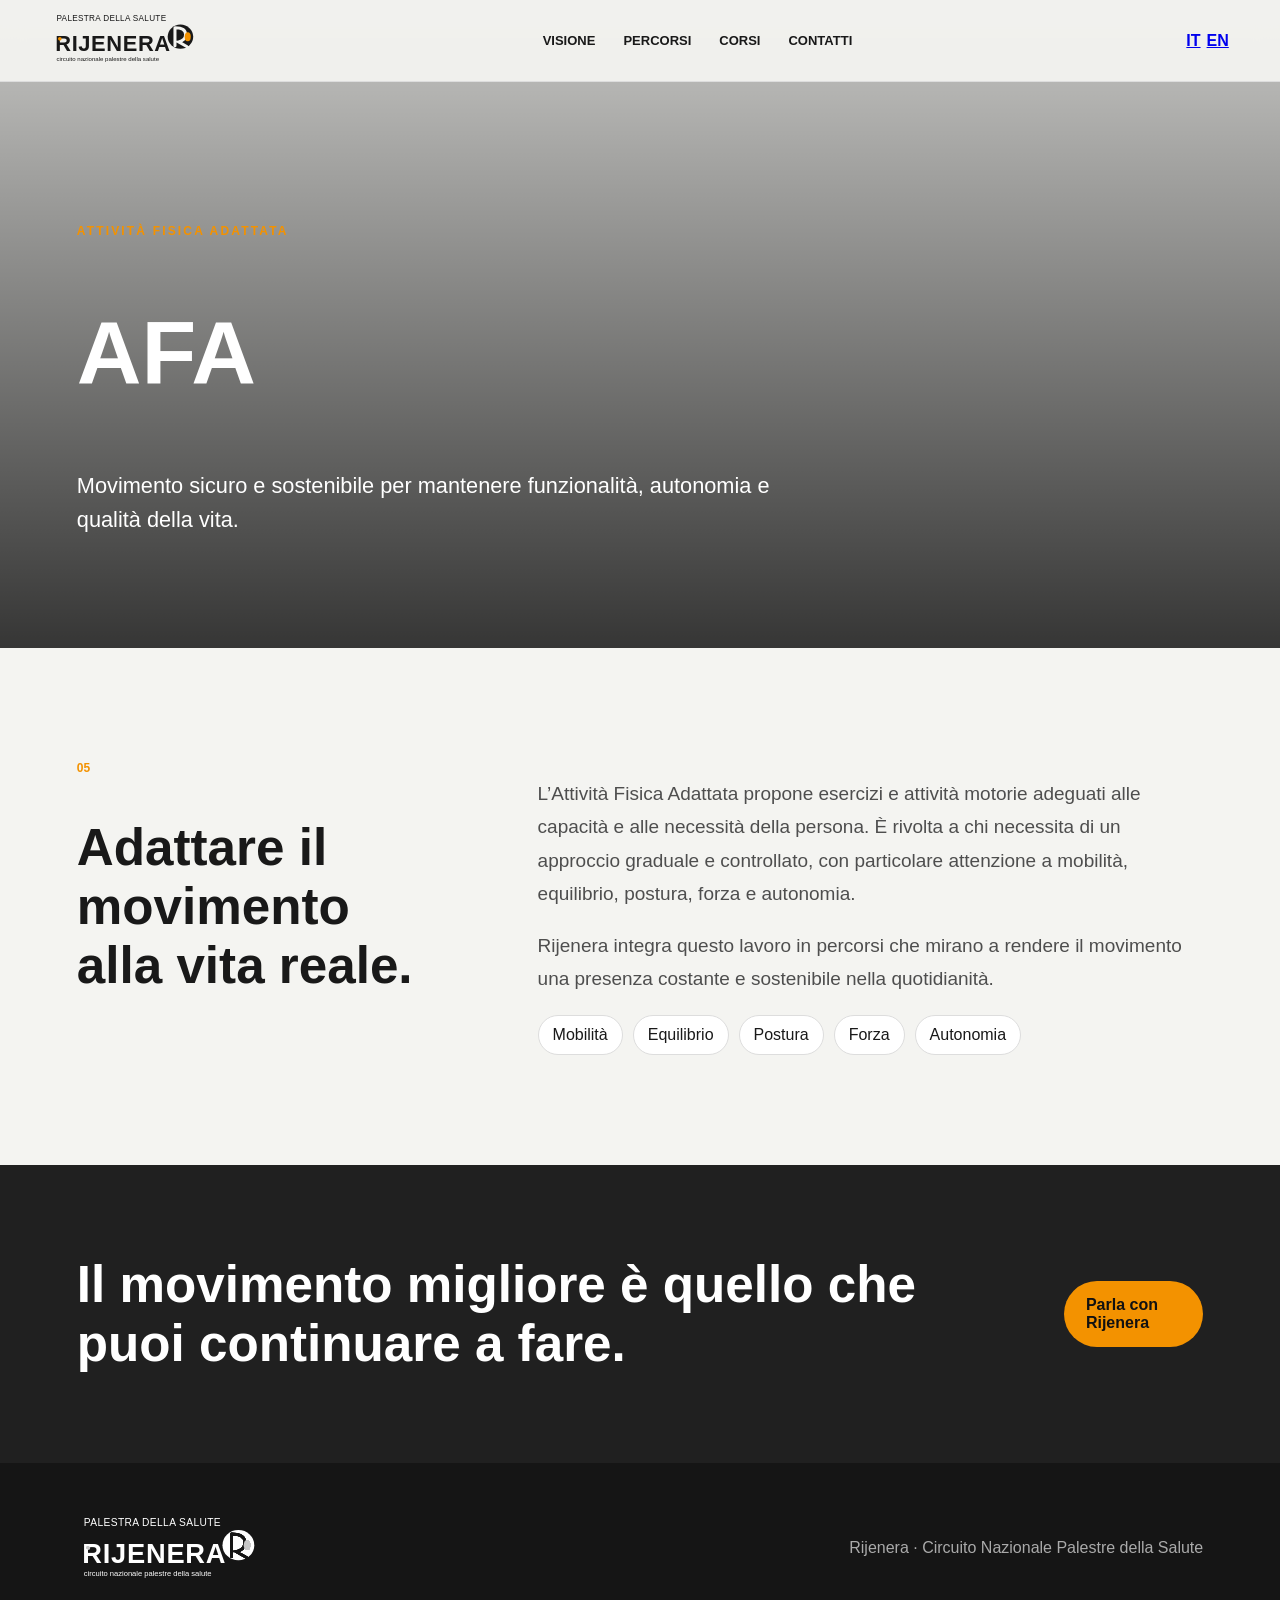
==== afa.html @ 9cd13748 "Add AFA page" ====
<!doctype html><html lang="it"><head><meta charset="utf-8"><meta name="viewport" content="width=device-width,initial-scale=1"><title>Attività Fisica Adattata | Rijenera</title><link rel="stylesheet" href="assets/css/style.css"></head><body><header class="site-header"><a class="brand" href="index.html"><img src="assets/img/rijenera-logo.svg" alt="Rijenera"></a><nav class="desktop-nav"><a href="index.html#vision">Visione</a><a href="index.html#percorsi">Percorsi</a><a href="corsi.html">Corsi</a><a href="index.html#contatti">Contatti</a></nav><div class="header-actions"><a class="lang active" href="#">IT</a><a class="lang" href="#">EN</a><button class="menu-toggle">☰</button></div></header><main><section class="subhero" style="background-image:url('https://images.unsplash.com/photo-1549576490-b0b4831ef60a?auto=format&fit=crop&w=1800&q=88')"><div class="subhero-content reveal"><p class="eyebrow">ATTIVITÀ FISICA ADATTATA</p><h1>AFA</h1><p class="hero-copy">Movimento sicuro e sostenibile per mantenere funzionalità, autonomia e qualità della vita.</p></div></section><section class="content-wrap"><div><span class="section-index">05</span><h2>Adattare il movimento alla vita reale.</h2></div><div class="rich"><p>L’Attività Fisica Adattata propone esercizi e attività motorie adeguati alle capacità e alle necessità della persona. È rivolta a chi necessita di un approccio graduale e controllato, con particolare attenzione a mobilità, equilibrio, postura, forza e autonomia.</p><p>Rijenera integra questo lavoro in percorsi che mirano a rendere il movimento una presenza costante e sostenibile nella quotidianità.</p><div class="pill-list"><span class="pill">Mobilità</span><span class="pill">Equilibrio</span><span class="pill">Postura</span><span class="pill">Forza</span><span class="pill">Autonomia</span></div></div></section><section class="cta-dark"><h2>Il movimento migliore è quello che puoi continuare a fare.</h2><a class="btn btn-primary" href="index.html#contatti">Parla con Rijenera</a></section></main><footer><img src="assets/img/rijenera-logo.svg" alt="Rijenera"><p>Rijenera · Circuito Nazionale Palestre della Salute</p></footer><script src="assets/js/app.js"></script></body></html>
---- assets/css/style.css ----
body{margin:0;font-family:Arial,sans-serif;background:#f4f4f1;color:#191919}*{box-sizing:border-box}.site-header{position:fixed;top:0;left:0;right:0;z-index:50;height:82px;display:flex;align-items:center;justify-content:space-between;padding:0 4vw;background:rgba(244,244,241,.94);backdrop-filter:blur(12px);border-bottom:1px solid #ddd}.brand img{height:56px}.desktop-nav{display:flex;gap:28px}.desktop-nav a{text-decoration:none;color:#191919;font-size:13px;font-weight:700;text-transform:uppercase}.header-actions{display:flex;align-items:center;gap:6px}.lang,.menu-toggle{border:0;background:none;font-weight:700}.lang.active{color:#f39200}.menu-toggle{display:none}.hero{min-height:100vh;position:relative;display:flex;align-items:flex-end;background:#111;overflow:hidden}.hero-media{position:absolute;inset:0;background:url('https://images.unsplash.com/photo-1576091160550-2173dba999ef?auto=format&fit=crop&w=2000&q=88') center/cover}.hero-overlay{position:absolute;inset:0;background:linear-gradient(90deg,rgba(0,0,0,.84),rgba(0,0,0,.28))}.hero-content{position:relative;z-index:2;color:#fff;padding:150px 6vw 9vh;max-width:1000px}.eyebrow{font-size:12px;letter-spacing:.18em;color:#f39200;font-weight:800;text-transform:uppercase}.hero h1,.statement h2,.section-head h2,.band-copy h2,.split-copy h2,.contact h2{font-size:clamp(48px,7vw,110px);line-height:.92;letter-spacing:-.05em;margin:16px 0 28px}.hero h1 em{color:#f39200}.hero-copy{font-size:clamp(17px,1.7vw,24px);line-height:1.55;max-width:760px}.hero-cta{display:flex;gap:12px;flex-wrap:wrap;margin-top:34px}.btn{display:inline-flex;padding:15px 22px;border-radius:999px;text-decoration:none;font-weight:800}.btn-primary{background:#f39200;color:#111}.btn-ghost{border:1px solid rgba(255,255,255,.5);color:#fff}.scroll-cue{position:absolute;right:4vw;bottom:35px;color:#fff;font-size:10px;letter-spacing:.18em}.section-pad{padding:120px 6vw}.statement{background:#fff}.statement-grid,.contact-grid{display:grid;grid-template-columns:1.15fr .85fr;gap:7vw}.section-index{font-size:12px;font-weight:800;color:#f39200}.statement h2{font-size:clamp(44px,5vw,82px)}.statement h2 span{color:#f39200}.statement-grid p{font-size:clamp(18px,1.8vw,26px);line-height:1.65;color:#444}.parallax-band{min-height:70vh;background-image:var(--bg);background-position:center;background-size:cover;background-attachment:fixed;position:relative;display:flex;align-items:flex-end}.band-overlay{position:absolute;inset:0;background:linear-gradient(0deg,rgba(0,0,0,.78),rgba(0,0,0,.15))}.band-copy{position:relative;color:#fff;padding:7vw 6vw;max-width:1100px}.band-copy h2{font-size:clamp(46px,6vw,92px)}.section-head{max-width:980px;margin-bottom:60px}.section-head h2{font-size:clamp(42px,5vw,78px)}.cards{display:grid;grid-template-columns:repeat(2,minmax(0,1fr));gap:18px}.path-card{display:grid;grid-template-columns:45% 55%;min-height:360px;background:#fff;color:inherit;text-decoration:none;overflow:hidden}.card-img{background-position:center;background-size:cover}.card-body{padding:38px;display:flex;flex-direction:column}.card-body>span,.card-body strong{color:#f39200}.card-body h3{font-size:clamp(26px,2.3vw,38px);line-height:1.03}.card-body p{color:#666;line-height:1.6}.card-body strong{margin-top:auto;font-size:28px}.split-feature{display:grid;grid-template-columns:1fr 1fr;min-height:82vh;background:#2a2a2a;color:#fff}.split-img{background-size:cover;background-position:center;min-height:600px}.split-copy{padding:9vw 7vw}.split-copy h2{font-size:clamp(46px,5vw,84px)}.split-copy>p{color:#cfcfcf;font-size:18px;line-height:1.65}.method-list div{display:flex;gap:18px;padding:18px 0;border-top:1px solid rgba(255,255,255,.13)}.method-list b{color:#f39200}.quote-section{background:#f39200;min-height:55vh;display:flex;align-items:center}.quote-section blockquote{margin:0;font-size:clamp(38px,5vw,82px);line-height:1.08}.contact{background:#fff}.locations{display:grid;gap:26px}.locations .btn{justify-self:start}footer{background:#151515;color:#aaa;padding:50px 6vw;display:flex;justify-content:space-between;align-items:center}footer img{height:70px;filter:invert(1) grayscale(1) brightness(2)}.reveal{opacity:0;transform:translateY(30px);transition:.8s}.reveal.is-visible{opacity:1;transform:none}.subhero{min-height:72vh;position:relative;display:flex;align-items:flex-end;background-size:cover;background-position:center;color:#fff}.subhero:after{content:"";position:absolute;inset:0;background:linear-gradient(0deg,rgba(0,0,0,.78),rgba(0,0,0,.18))}.subhero-content{position:relative;z-index:2;padding:150px 6vw 7vw;max-width:1000px}.subhero h1{font-size:clamp(50px,7vw,108px);line-height:.92}.content-wrap{padding:110px 6vw;display:grid;grid-template-columns:.7fr 1.3fr;gap:8vw}.content-wrap h2{font-size:clamp(38px,4vw,65px)}.content-wrap .rich p{font-size:19px;line-height:1.75;color:#4e4e4e}.pill-list{display:flex;flex-wrap:wrap;gap:10px}.pill{background:#fff;border:1px solid #ddd;border-radius:999px;padding:10px 14px}.cta-dark{padding:90px 6vw;background:#202020;color:#fff;display:flex;align-items:center;justify-content:space-between;gap:30px}.cta-dark h2{font-size:clamp(36px,4vw,62px);margin:0}@media(max-width:900px){.site-header{height:70px;padding:0 18px}.brand img{height:46px}.desktop-nav{display:none;position:absolute;top:70px;left:0;right:0;background:#f4f4f1;padding:22px;flex-direction:column}.desktop-nav.open{display:flex}.menu-toggle{display:block}.hero-content,.section-pad,.content-wrap{padding-left:22px;padding-right:22px}.statement-grid,.contact-grid,.content-wrap,.split-feature{grid-template-columns:1fr}.cards{grid-template-columns:1fr}.path-card{grid-template-columns:1fr}.card-img{min-height:300px}.parallax-band{background-attachment:scroll}.split-copy{padding:70px 22px}.cta-dark{padding:65px 22px;flex-direction:column;align-items:flex-start}footer{padding:40px 22px;flex-direction:column;align-items:flex-start}}
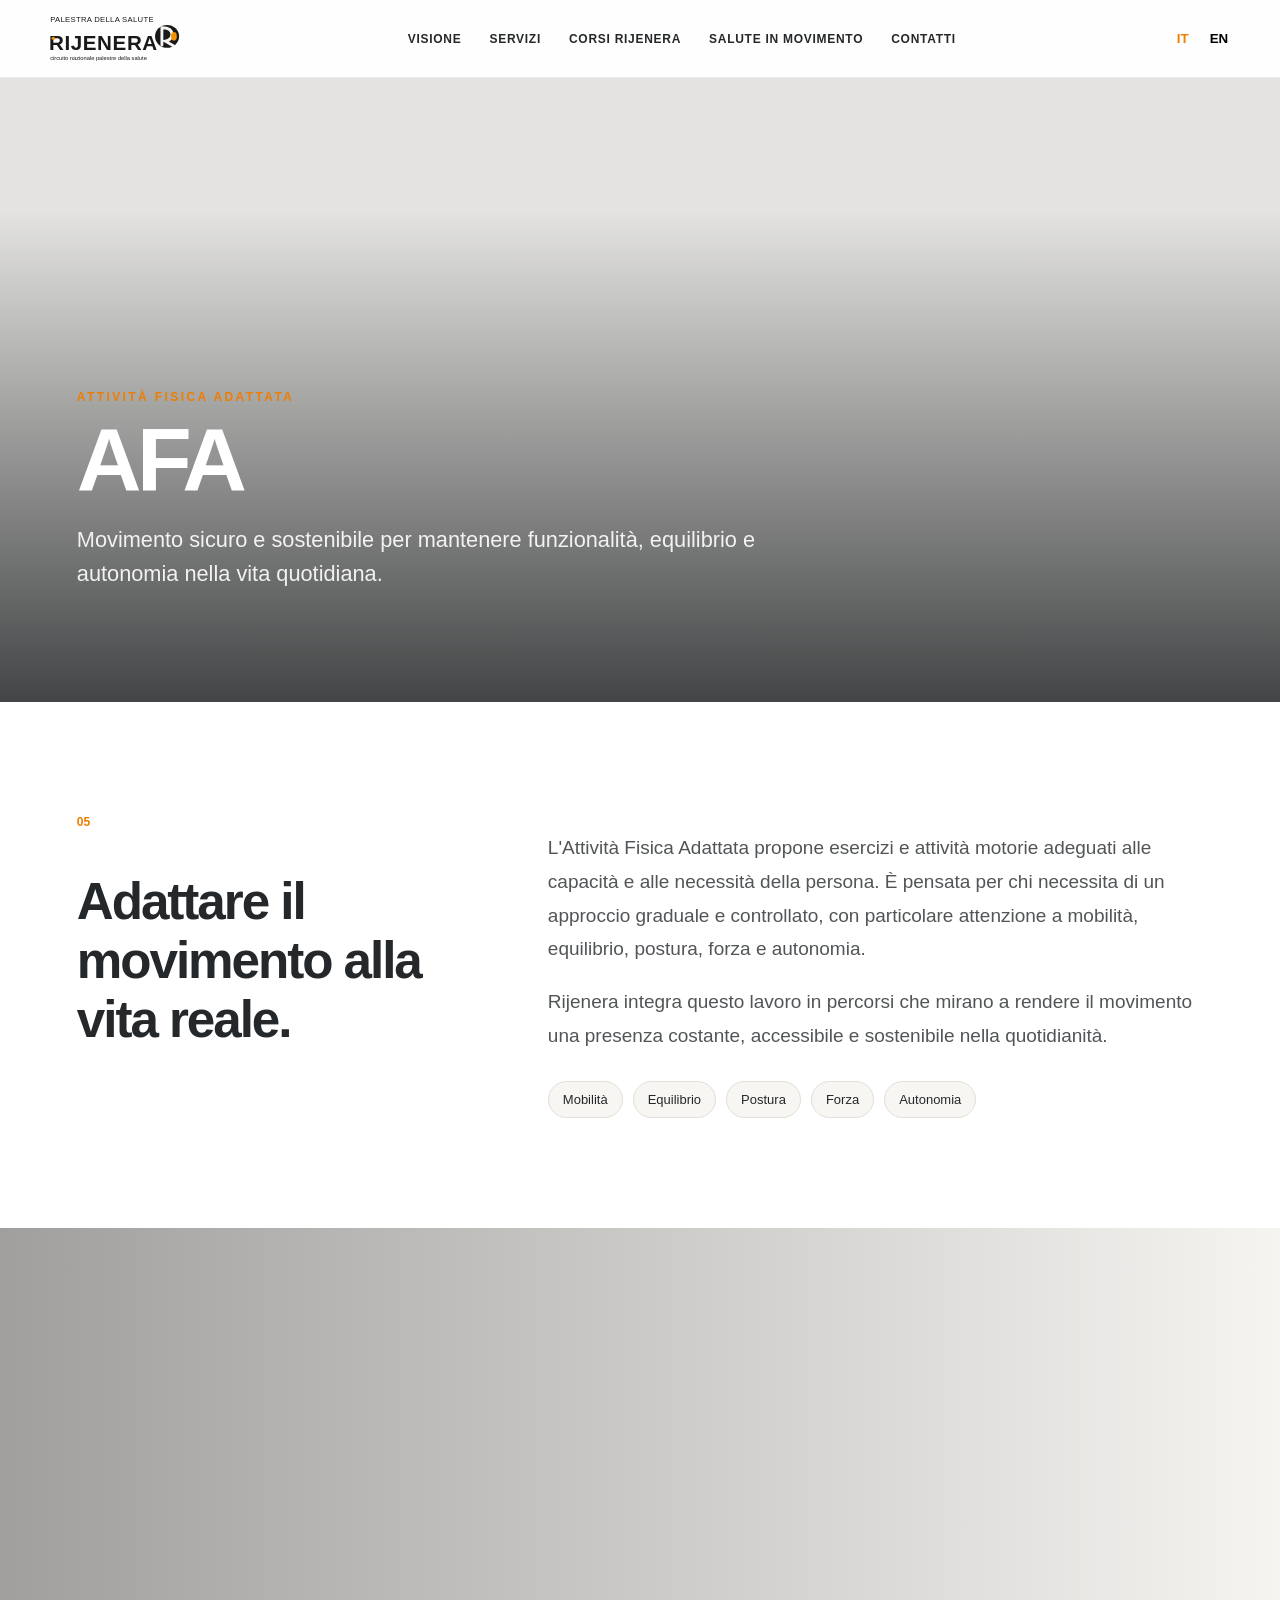
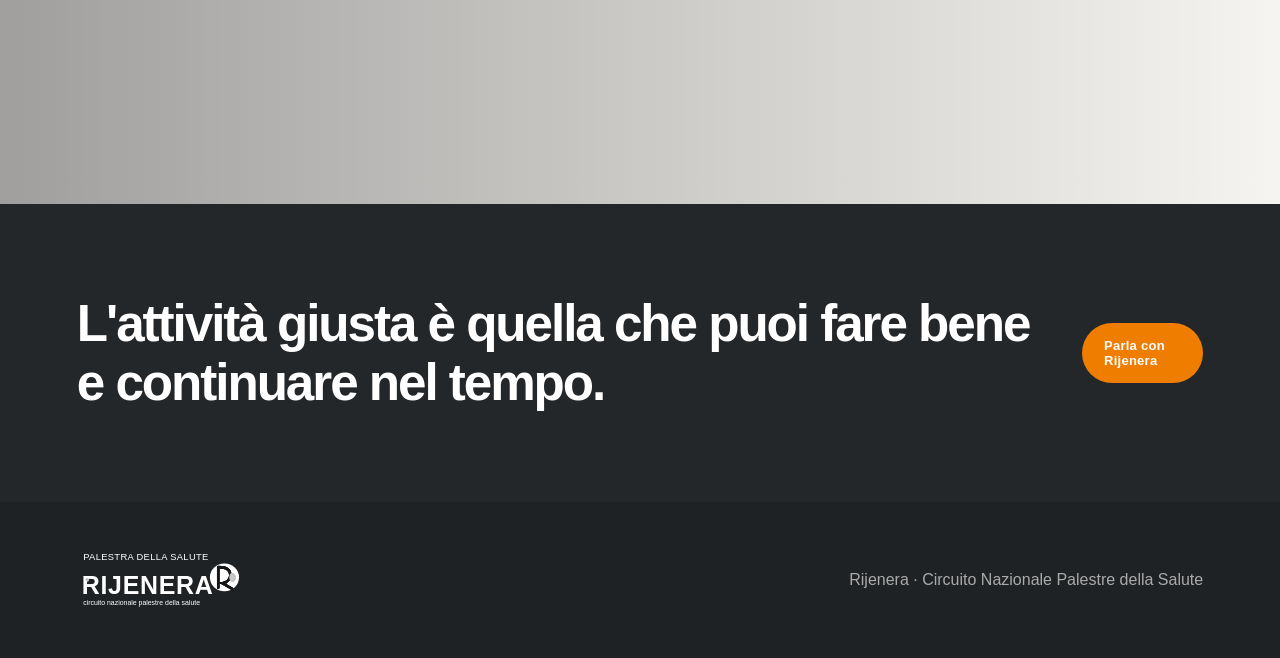
==== commit ba3951af: "Refine adapted activity page with gentle wellness positioning" ====
--- a/afa.html
+++ b/afa.html
@@ -1 +1 @@
-<!doctype html><html lang="it"><head><meta charset="utf-8"><meta name="viewport" content="width=device-width,initial-scale=1"><title>Attività Fisica Adattata | Rijenera</title><link rel="stylesheet" href="assets/css/style.css"></head><body><header class="site-header"><a class="brand" href="index.html"><img src="assets/img/rijenera-logo.svg" alt="Rijenera"></a><nav class="desktop-nav"><a href="index.html#vision">Visione</a><a href="index.html#percorsi">Percorsi</a><a href="corsi.html">Corsi</a><a href="index.html#contatti">Contatti</a></nav><div class="header-actions"><a class="lang active" href="#">IT</a><a class="lang" href="#">EN</a><button class="menu-toggle">☰</button></div></header><main><section class="subhero" style="background-image:url('https://images.unsplash.com/photo-1549576490-b0b4831ef60a?auto=format&fit=crop&w=1800&q=88')"><div class="subhero-content reveal"><p class="eyebrow">ATTIVITÀ FISICA ADATTATA</p><h1>AFA</h1><p class="hero-copy">Movimento sicuro e sostenibile per mantenere funzionalità, autonomia e qualità della vita.</p></div></section><section class="content-wrap"><div><span class="section-index">05</span><h2>Adattare il movimento alla vita reale.</h2></div><div class="rich"><p>L’Attività Fisica Adattata propone esercizi e attività motorie adeguati alle capacità e alle necessità della persona. È rivolta a chi necessita di un approccio graduale e controllato, con particolare attenzione a mobilità, equilibrio, postura, forza e autonomia.</p><p>Rijenera integra questo lavoro in percorsi che mirano a rendere il movimento una presenza costante e sostenibile nella quotidianità.</p><div class="pill-list"><span class="pill">Mobilità</span><span class="pill">Equilibrio</span><span class="pill">Postura</span><span class="pill">Forza</span><span class="pill">Autonomia</span></div></div></section><section class="cta-dark"><h2>Il movimento migliore è quello che puoi continuare a fare.</h2><a class="btn btn-primary" href="index.html#contatti">Parla con Rijenera</a></section></main><footer><img src="assets/img/rijenera-logo.svg" alt="Rijenera"><p>Rijenera · Circuito Nazionale Palestre della Salute</p></footer><script src="assets/js/app.js"></script></body></html>+<!doctype html><html lang="it"><head><meta charset="utf-8"><meta name="viewport" content="width=device-width,initial-scale=1"><title>Attività Fisica Adattata | Rijenera</title><link rel="stylesheet" href="assets/css/style.css"></head><body><header class="site-header"><a class="brand" href="index.html"><img src="assets/img/rijenera-logo.svg" alt="Rijenera"></a><nav class="desktop-nav"><a href="index.html#vision" data-it="Visione" data-en="Vision">Visione</a><a href="index.html#percorsi" data-it="Servizi" data-en="Services">Servizi</a><a href="corsi.html" data-it="Corsi Rijenera" data-en="Rijenera classes">Corsi Rijenera</a><a href="index.html#salute" data-it="Salute in movimento" data-en="Health in motion">Salute in movimento</a><a href="index.html#contatti" data-it="Contatti" data-en="Contact">Contatti</a></nav><div class="header-actions"><button class="lang active" data-lang="it">IT</button><button class="lang" data-lang="en">EN</button><button class="menu-toggle">☰</button></div></header><main><section class="subhero" style="background-image:url('https://plus.unsplash.com/premium_photo-1681996663607-d47cf11205cb?auto=format&fit=crop&w=1900&q=84')"><div class="subhero-content reveal"><p class="eyebrow" data-it="ATTIVITÀ FISICA ADATTATA" data-en="ADAPTED PHYSICAL ACTIVITY">ATTIVITÀ FISICA ADATTATA</p><h1>AFA</h1><p class="hero-copy" data-it="Movimento sicuro e sostenibile per mantenere funzionalità, equilibrio e autonomia nella vita quotidiana." data-en="Safe, sustainable movement to maintain function, balance and autonomy in everyday life.">Movimento sicuro e sostenibile per mantenere funzionalità, equilibrio e autonomia nella vita quotidiana.</p></div></section><section class="content-wrap"><div><span class="section-index">05</span><h2 data-it="Adattare il movimento alla vita reale." data-en="Adapt movement to real life.">Adattare il movimento alla vita reale.</h2></div><div class="rich"><p data-it="L'Attività Fisica Adattata propone esercizi e attività motorie adeguati alle capacità e alle necessità della persona. È pensata per chi necessita di un approccio graduale e controllato, con particolare attenzione a mobilità, equilibrio, postura, forza e autonomia." data-en="Adapted Physical Activity uses exercises tailored to the person's abilities and needs. It is designed for people who need a gradual, controlled approach with particular attention to mobility, balance, posture, strength and autonomy.">L'Attività Fisica Adattata propone esercizi e attività motorie adeguati alle capacità e alle necessità della persona. È pensata per chi necessita di un approccio graduale e controllato, con particolare attenzione a mobilità, equilibrio, postura, forza e autonomia.</p><p data-it="Rijenera integra questo lavoro in percorsi che mirano a rendere il movimento una presenza costante, accessibile e sostenibile nella quotidianità." data-en="Rijenera integrates this work into programs designed to make movement a constant, accessible and sustainable part of daily life.">Rijenera integra questo lavoro in percorsi che mirano a rendere il movimento una presenza costante, accessibile e sostenibile nella quotidianità.</p><div class="pill-list"><span class="pill" data-it="Mobilità" data-en="Mobility">Mobilità</span><span class="pill" data-it="Equilibrio" data-en="Balance">Equilibrio</span><span class="pill" data-it="Postura" data-en="Posture">Postura</span><span class="pill" data-it="Forza" data-en="Strength">Forza</span><span class="pill" data-it="Autonomia" data-en="Autonomy">Autonomia</span></div></div></section><section class="service-photo" style="background-image:url('https://plus.unsplash.com/premium_photo-1681996663607-d47cf11205cb?auto=format&fit=crop&w=2000&q=82')"></section><section class="cta-dark"><h2 data-it="L'attività giusta è quella che puoi fare bene e continuare nel tempo." data-en="The right activity is one you can do well and sustain over time.">L'attività giusta è quella che puoi fare bene e continuare nel tempo.</h2><a class="btn btn-primary" href="index.html#contatti" data-it="Parla con Rijenera" data-en="Talk to Rijenera">Parla con Rijenera</a></section></main><footer><img src="assets/img/rijenera-logo.svg" alt="Rijenera"><p>Rijenera · Circuito Nazionale Palestre della Salute</p></footer><script src="assets/js/app.js"></script></body></html>
--- a/assets/css/style.css
+++ b/assets/css/style.css
@@ -1 +1 @@
-body{margin:0;font-family:Arial,sans-serif;background:#f4f4f1;color:#191919}*{box-sizing:border-box}.site-header{position:fixed;top:0;left:0;right:0;z-index:50;height:82px;display:flex;align-items:center;justify-content:space-between;padding:0 4vw;background:rgba(244,244,241,.94);backdrop-filter:blur(12px);border-bottom:1px solid #ddd}.brand img{height:56px}.desktop-nav{display:flex;gap:28px}.desktop-nav a{text-decoration:none;color:#191919;font-size:13px;font-weight:700;text-transform:uppercase}.header-actions{display:flex;align-items:center;gap:6px}.lang,.menu-toggle{border:0;background:none;font-weight:700}.lang.active{color:#f39200}.menu-toggle{display:none}.hero{min-height:100vh;position:relative;display:flex;align-items:flex-end;background:#111;overflow:hidden}.hero-media{position:absolute;inset:0;background:url('https://images.unsplash.com/photo-1576091160550-2173dba999ef?auto=format&fit=crop&w=2000&q=88') center/cover}.hero-overlay{position:absolute;inset:0;background:linear-gradient(90deg,rgba(0,0,0,.84),rgba(0,0,0,.28))}.hero-content{position:relative;z-index:2;color:#fff;padding:150px 6vw 9vh;max-width:1000px}.eyebrow{font-size:12px;letter-spacing:.18em;color:#f39200;font-weight:800;text-transform:uppercase}.hero h1,.statement h2,.section-head h2,.band-copy h2,.split-copy h2,.contact h2{font-size:clamp(48px,7vw,110px);line-height:.92;letter-spacing:-.05em;margin:16px 0 28px}.hero h1 em{color:#f39200}.hero-copy{font-size:clamp(17px,1.7vw,24px);line-height:1.55;max-width:760px}.hero-cta{display:flex;gap:12px;flex-wrap:wrap;margin-top:34px}.btn{display:inline-flex;padding:15px 22px;border-radius:999px;text-decoration:none;font-weight:800}.btn-primary{background:#f39200;color:#111}.btn-ghost{border:1px solid rgba(255,255,255,.5);color:#fff}.scroll-cue{position:absolute;right:4vw;bottom:35px;color:#fff;font-size:10px;letter-spacing:.18em}.section-pad{padding:120px 6vw}.statement{background:#fff}.statement-grid,.contact-grid{display:grid;grid-template-columns:1.15fr .85fr;gap:7vw}.section-index{font-size:12px;font-weight:800;color:#f39200}.statement h2{font-size:clamp(44px,5vw,82px)}.statement h2 span{color:#f39200}.statement-grid p{font-size:clamp(18px,1.8vw,26px);line-height:1.65;color:#444}.parallax-band{min-height:70vh;background-image:var(--bg);background-position:center;background-size:cover;background-attachment:fixed;position:relative;display:flex;align-items:flex-end}.band-overlay{position:absolute;inset:0;background:linear-gradient(0deg,rgba(0,0,0,.78),rgba(0,0,0,.15))}.band-copy{position:relative;color:#fff;padding:7vw 6vw;max-width:1100px}.band-copy h2{font-size:clamp(46px,6vw,92px)}.section-head{max-width:980px;margin-bottom:60px}.section-head h2{font-size:clamp(42px,5vw,78px)}.cards{display:grid;grid-template-columns:repeat(2,minmax(0,1fr));gap:18px}.path-card{display:grid;grid-template-columns:45% 55%;min-height:360px;background:#fff;color:inherit;text-decoration:none;overflow:hidden}.card-img{background-position:center;background-size:cover}.card-body{padding:38px;display:flex;flex-direction:column}.card-body>span,.card-body strong{color:#f39200}.card-body h3{font-size:clamp(26px,2.3vw,38px);line-height:1.03}.card-body p{color:#666;line-height:1.6}.card-body strong{margin-top:auto;font-size:28px}.split-feature{display:grid;grid-template-columns:1fr 1fr;min-height:82vh;background:#2a2a2a;color:#fff}.split-img{background-size:cover;background-position:center;min-height:600px}.split-copy{padding:9vw 7vw}.split-copy h2{font-size:clamp(46px,5vw,84px)}.split-copy>p{color:#cfcfcf;font-size:18px;line-height:1.65}.method-list div{display:flex;gap:18px;padding:18px 0;border-top:1px solid rgba(255,255,255,.13)}.method-list b{color:#f39200}.quote-section{background:#f39200;min-height:55vh;display:flex;align-items:center}.quote-section blockquote{margin:0;font-size:clamp(38px,5vw,82px);line-height:1.08}.contact{background:#fff}.locations{display:grid;gap:26px}.locations .btn{justify-self:start}footer{background:#151515;color:#aaa;padding:50px 6vw;display:flex;justify-content:space-between;align-items:center}footer img{height:70px;filter:invert(1) grayscale(1) brightness(2)}.reveal{opacity:0;transform:translateY(30px);transition:.8s}.reveal.is-visible{opacity:1;transform:none}.subhero{min-height:72vh;position:relative;display:flex;align-items:flex-end;background-size:cover;background-position:center;color:#fff}.subhero:after{content:"";position:absolute;inset:0;background:linear-gradient(0deg,rgba(0,0,0,.78),rgba(0,0,0,.18))}.subhero-content{position:relative;z-index:2;padding:150px 6vw 7vw;max-width:1000px}.subhero h1{font-size:clamp(50px,7vw,108px);line-height:.92}.content-wrap{padding:110px 6vw;display:grid;grid-template-columns:.7fr 1.3fr;gap:8vw}.content-wrap h2{font-size:clamp(38px,4vw,65px)}.content-wrap .rich p{font-size:19px;line-height:1.75;color:#4e4e4e}.pill-list{display:flex;flex-wrap:wrap;gap:10px}.pill{background:#fff;border:1px solid #ddd;border-radius:999px;padding:10px 14px}.cta-dark{padding:90px 6vw;background:#202020;color:#fff;display:flex;align-items:center;justify-content:space-between;gap:30px}.cta-dark h2{font-size:clamp(36px,4vw,62px);margin:0}@media(max-width:900px){.site-header{height:70px;padding:0 18px}.brand img{height:46px}.desktop-nav{display:none;position:absolute;top:70px;left:0;right:0;background:#f4f4f1;padding:22px;flex-direction:column}.desktop-nav.open{display:flex}.menu-toggle{display:block}.hero-content,.section-pad,.content-wrap{padding-left:22px;padding-right:22px}.statement-grid,.contact-grid,.content-wrap,.split-feature{grid-template-columns:1fr}.cards{grid-template-columns:1fr}.path-card{grid-template-columns:1fr}.card-img{min-height:300px}.parallax-band{background-attachment:scroll}.split-copy{padding:70px 22px}.cta-dark{padding:65px 22px;flex-direction:column;align-items:flex-start}footer{padding:40px 22px;flex-direction:column;align-items:flex-start}}+*{box-sizing:border-box}html{scroll-behavior:smooth}body{margin:0;font-family:Arial,Helvetica,sans-serif;background:#f5f4f1;color:#25282a}img{max-width:100%}a{color:inherit}.site-header{position:fixed;top:0;left:0;right:0;z-index:80;height:78px;display:flex;align-items:center;justify-content:space-between;padding:0 3.5vw;background:rgba(255,255,255,.95);backdrop-filter:blur(16px);border-bottom:1px solid rgba(30,30,30,.08);transition:.3s}.site-header.scrolled{box-shadow:0 10px 28px rgba(0,0,0,.06)}.brand img{height:53px;display:block}.desktop-nav{display:flex;align-items:center;gap:28px}.desktop-nav a{text-decoration:none;font-size:12px;font-weight:800;letter-spacing:.06em;text-transform:uppercase;position:relative}.desktop-nav a:after{content:"";position:absolute;left:0;right:100%;bottom:-8px;height:2px;background:#ef7d00;transition:.25s}.desktop-nav a:hover:after{right:0}.header-actions{display:flex;align-items:center;gap:7px}.lang,.menu-toggle{border:0;background:transparent;padding:8px 7px;font-weight:800;cursor:pointer}.lang.active{color:#ef7d00}.menu-toggle{display:none;font-size:20px}.hero{min-height:100vh;position:relative;display:flex;align-items:flex-end;overflow:hidden;background:#25282a}.hero-media{position:absolute;inset:0;background-image:url('https://plus.unsplash.com/premium_photo-1663052427377-3f41fde11508?auto=format&fit=crop&w=2200&q=84');background-position:center 35%;background-size:cover;transform:scale(1.03)}.hero-overlay{position:absolute;inset:0;background:linear-gradient(90deg,rgba(31,34,36,.88) 0%,rgba(31,34,36,.62) 38%,rgba(31,34,36,.12) 72%)}.hero-content{position:relative;z-index:2;color:#fff;padding:150px 6vw 10vh;max-width:900px}.eyebrow{font-size:12px;letter-spacing:.2em;color:#ef7d00;font-weight:900;text-transform:uppercase}.hero h1,.statement h2,.section-head h2,.band-copy h2,.split-copy h2,.contact h2,.health-copy h2{font-size:clamp(50px,7vw,108px);line-height:.92;letter-spacing:-.055em;margin:16px 0 28px}.hero h1 em{font-style:normal;color:#ef7d00}.hero-copy{font-size:clamp(18px,1.7vw,24px);line-height:1.55;max-width:720px;color:rgba(255,255,255,.9)}.hero-cta{display:flex;gap:12px;flex-wrap:wrap;margin-top:34px}.btn{display:inline-flex;align-items:center;justify-content:center;padding:15px 22px;border-radius:999px;text-decoration:none;font-weight:850;font-size:13px;letter-spacing:.02em}.btn-primary{background:#ef7d00;color:#fff}.btn-ghost{border:1px solid rgba(255,255,255,.55);color:#fff}.scroll-cue{position:absolute;right:4vw;bottom:35px;color:#fff;font-size:10px;letter-spacing:.2em;z-index:2}.section-pad{padding:120px 6vw}.statement{background:#fff}.statement-grid,.contact-grid{display:grid;grid-template-columns:1.1fr .9fr;gap:7vw;align-items:start}.section-index{font-size:12px;font-weight:900;color:#ef7d00}.statement h2{font-size:clamp(44px,5vw,82px)}.statement h2 span{color:#ef7d00}.statement-grid p{font-size:clamp(18px,1.65vw,25px);line-height:1.7;color:#565a5c}.care-strip{display:grid;grid-template-columns:repeat(4,1fr);background:#2b2e30;color:#fff;padding:28px 6vw;gap:18px}.care-item{display:flex;gap:14px;align-items:center}.care-icon{width:46px;height:46px;border:1px solid #ef7d00;border-radius:50%;display:grid;place-items:center;color:#ef7d00;font-size:20px}.care-item b{display:block;font-size:13px}.care-item span{font-size:12px;color:#bfc1c3}.parallax-band{min-height:68vh;background-image:var(--bg);background-position:center;background-size:cover;background-attachment:fixed;position:relative;display:flex;align-items:flex-end}.band-overlay{position:absolute;inset:0;background:linear-gradient(0deg,rgba(28,30,32,.8),rgba(28,30,32,.08))}.band-copy{position:relative;color:#fff;padding:7vw 6vw;max-width:1100px}.band-copy h2{font-size:clamp(46px,6vw,90px)}.section-head{max-width:980px;margin-bottom:58px}.section-head h2{font-size:clamp(42px,5vw,76px)}.paths{background:#f5f4f1}.cards{display:grid;grid-template-columns:repeat(2,minmax(0,1fr));gap:20px}.path-card{display:grid;grid-template-columns:47% 53%;min-height:355px;background:#fff;color:inherit;text-decoration:none;overflow:hidden;border-radius:18px;box-shadow:0 8px 28px rgba(25,25,25,.04);transition:transform .35s,box-shadow .35s}.path-card:hover{transform:translateY(-5px);box-shadow:0 18px 40px rgba(25,25,25,.09)}.card-img{background-position:center;background-size:cover;min-height:320px}.card-body{padding:36px;display:flex;flex-direction:column}.card-body>span,.card-body strong{color:#ef7d00}.card-body h3{font-size:clamp(26px,2.3vw,38px);line-height:1.03;margin:18px 0}.card-body p{color:#676b6d;line-height:1.65;margin-top:0}.card-body strong{margin-top:auto;font-size:28px}.health-section{display:grid;grid-template-columns:.95fr 1.05fr;background:#fff;min-height:88vh}.health-visual{position:relative;min-height:700px;background:url('https://plus.unsplash.com/premium_photo-1663091914001-c07dfd5938ca?auto=format&fit=crop&w=1600&q=82') center/cover}.health-visual:after{content:"";position:absolute;inset:0;background:linear-gradient(90deg,rgba(0,0,0,.05),rgba(0,0,0,.2))}.health-copy{padding:9vw 7vw}.health-copy h2{font-size:clamp(46px,5.2vw,84px)}.health-copy>p{font-size:19px;line-height:1.7;color:#5b5f61}.condition-grid{display:grid;grid-template-columns:1fr 1fr;gap:10px;margin-top:28px}.condition{padding:15px 16px;border:1px solid #e3e1dc;border-radius:12px;background:#faf9f7;font-size:14px}.condition:before{content:"+";color:#ef7d00;font-weight:900;margin-right:8px}.split-feature{display:grid;grid-template-columns:1fr 1fr;min-height:82vh;background:#2a2d2f;color:#fff}.split-img{background-size:cover;background-position:center;min-height:600px}.split-copy{padding:9vw 7vw}.split-copy h2{font-size:clamp(46px,5vw,84px)}.split-copy>p{color:#d1d3d4;font-size:18px;line-height:1.7}.method-list div{display:flex;gap:18px;padding:18px 0;border-top:1px solid rgba(255,255,255,.13)}.method-list b{color:#ef7d00}.quote-section{background:#ef7d00;color:#fff;min-height:52vh;display:flex;align-items:center}.quote-section blockquote{margin:0;font-size:clamp(38px,5vw,78px);line-height:1.08;letter-spacing:-.04em}.contact{background:#fff}.locations{display:grid;gap:24px}.locations h3{margin-bottom:5px}.locations p{line-height:1.7;color:#65686a}.locations .btn{justify-self:start}footer{background:#1f2224;color:#aaa;padding:46px 6vw;display:flex;justify-content:space-between;align-items:center}footer img{height:64px;filter:invert(1) grayscale(1) brightness(2)}.reveal{opacity:0;transform:translateY(30px);transition:.8s cubic-bezier(.2,.7,.2,1)}.reveal.is-visible{opacity:1;transform:none}.delay{transition-delay:.12s}.subhero{min-height:78vh;position:relative;display:flex;align-items:flex-end;background-size:cover;background-position:center;color:#fff}.subhero:after{content:"";position:absolute;inset:0;background:linear-gradient(0deg,rgba(28,30,32,.82),rgba(28,30,32,.08) 70%)}.subhero-content{position:relative;z-index:2;padding:150px 6vw 7vw;max-width:980px}.subhero h1{font-size:clamp(52px,7vw,108px);line-height:.92;letter-spacing:-.05em;margin:15px 0}.content-wrap{padding:110px 6vw;display:grid;grid-template-columns:.72fr 1.28fr;gap:8vw;background:#fff}.content-wrap h2{font-size:clamp(38px,4vw,65px);letter-spacing:-.04em}.content-wrap .rich p{font-size:19px;line-height:1.78;color:#515557}.pill-list{display:flex;flex-wrap:wrap;gap:10px;margin-top:28px}.pill{background:#f7f6f3;border:1px solid #e2dfd8;border-radius:999px;padding:10px 14px;font-size:13px}.service-photo{min-height:64vh;background-attachment:fixed;background-size:cover;background-position:center;position:relative}.service-photo:after{content:"";position:absolute;inset:0;background:linear-gradient(90deg,rgba(0,0,0,.35),transparent)}.cta-dark{padding:90px 6vw;background:#242729;color:#fff;display:flex;align-items:center;justify-content:space-between;gap:30px}.cta-dark h2{font-size:clamp(36px,4vw,62px);margin:0;max-width:980px;letter-spacing:-.04em}.course-note{background:#fff3e6;border-left:4px solid #ef7d00;padding:20px 22px;margin-top:30px;color:#494c4e;line-height:1.6}@media(max-width:980px){.site-header{height:70px;padding:0 18px}.brand img{height:45px}.desktop-nav{display:none;position:absolute;top:70px;left:0;right:0;background:#fff;padding:24px 22px;flex-direction:column;align-items:flex-start;border-bottom:1px solid #ddd}.desktop-nav.open{display:flex}.menu-toggle{display:block}.hero-content,.section-pad,.content-wrap{padding-left:22px;padding-right:22px}.hero-media{background-position:62% center}.statement-grid,.contact-grid,.content-wrap,.split-feature,.health-section{grid-template-columns:1fr}.care-strip{grid-template-columns:1fr 1fr;padding:26px 22px}.cards{grid-template-columns:1fr}.path-card{grid-template-columns:1fr}.card-img{min-height:310px}.parallax-band,.service-photo{background-attachment:scroll}.health-visual{min-height:520px}.health-copy,.split-copy{padding:70px 22px}.condition-grid{grid-template-columns:1fr 1fr}.cta-dark{padding:65px 22px;flex-direction:column;align-items:flex-start}footer{padding:40px 22px;flex-direction:column;align-items:flex-start;gap:18px}}@media(max-width:560px){.hero h1{font-size:52px}.hero-content{padding-bottom:85px}.care-strip{grid-template-columns:1fr}.condition-grid{grid-template-columns:1fr}.health-visual{min-height:420px}.subhero{min-height:72vh}.subhero-content{padding-left:22px;padding-right:22px}.quote-section{min-height:auto}.section-pad{padding-top:80px;padding-bottom:80px}.card-body{padding:28px}}
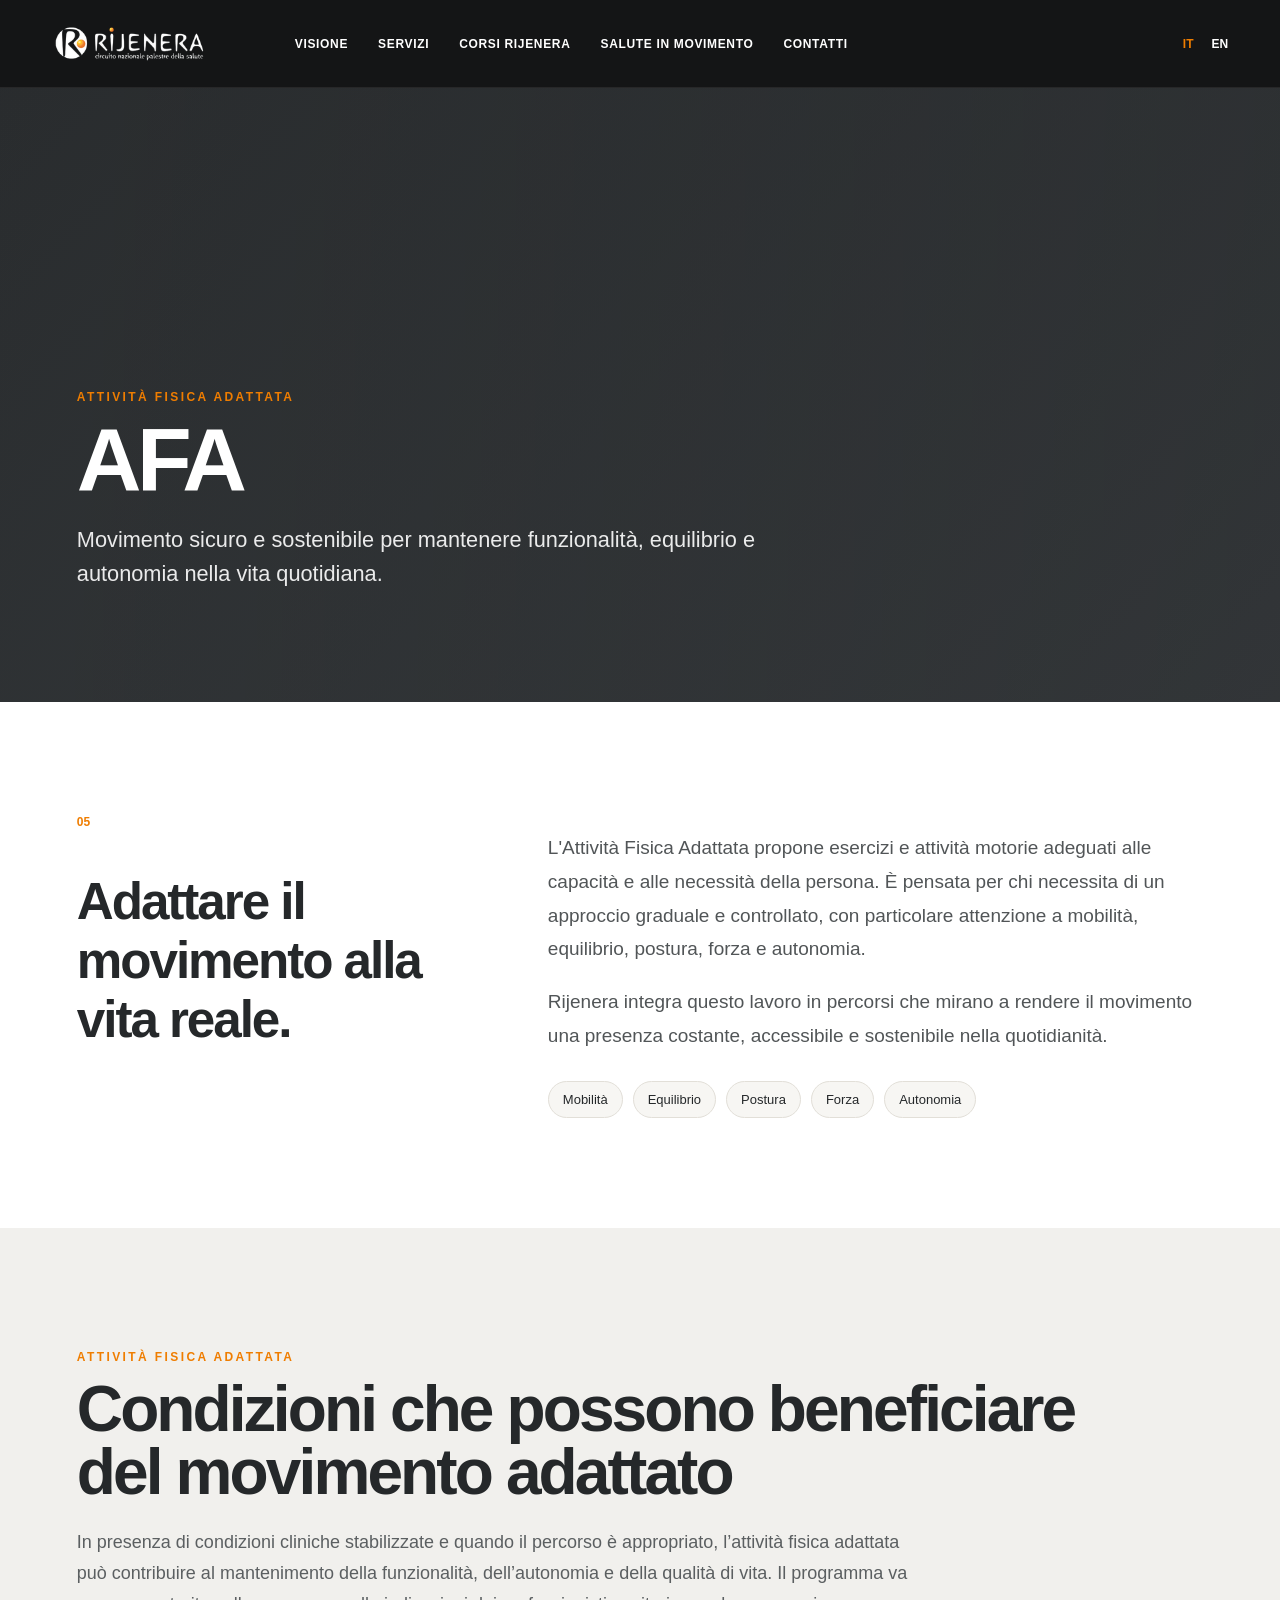
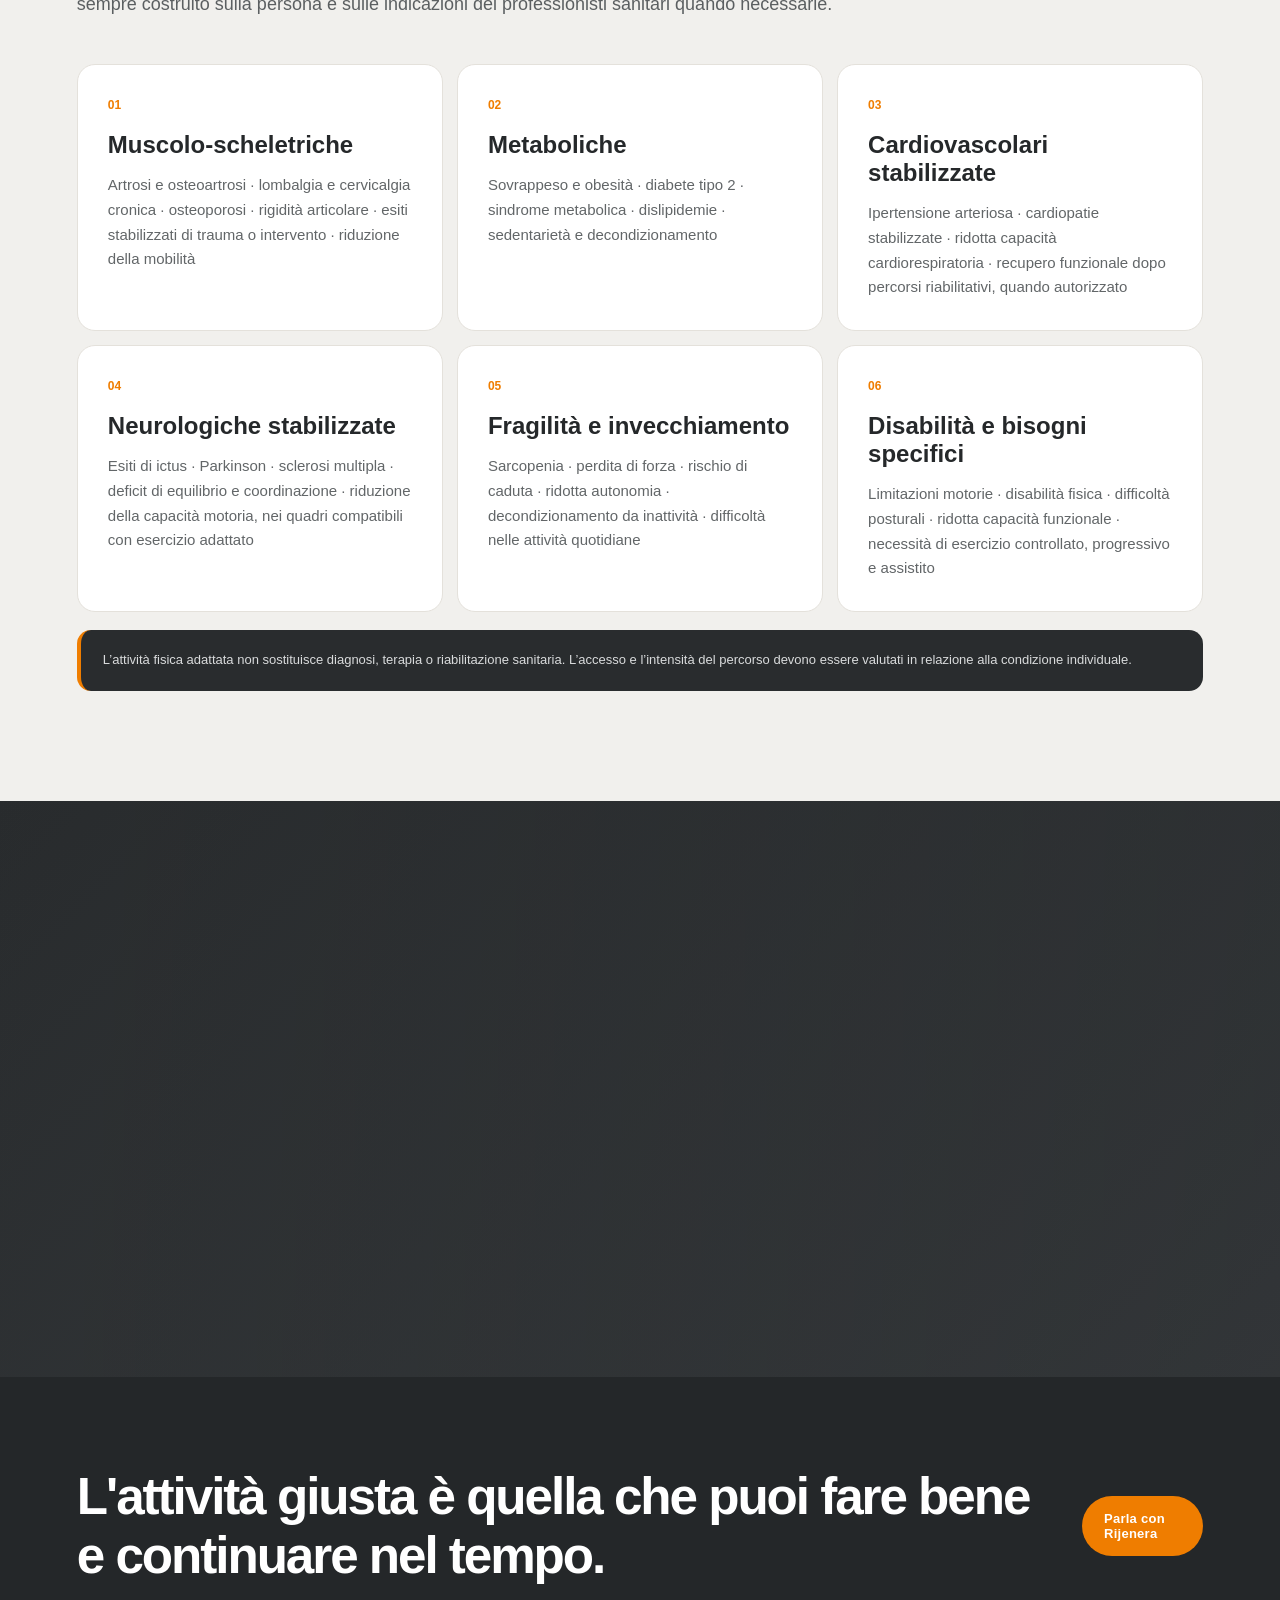
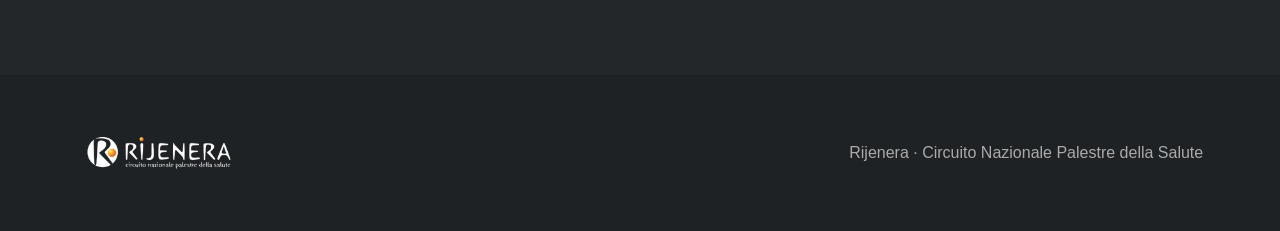
==== commit 39881e55: "Reference AFA placeholders directly in HTML" ====
--- a/afa.html
+++ b/afa.html
@@ -1 +1 @@
-<!doctype html><html lang="it"><head><meta charset="utf-8"><meta name="viewport" content="width=device-width,initial-scale=1"><title>Attività Fisica Adattata | Rijenera</title><link rel="stylesheet" href="assets/css/style.css"></head><body><header class="site-header"><a class="brand" href="index.html"><img src="assets/img/rijenera-logo.svg" alt="Rijenera"></a><nav class="desktop-nav"><a href="index.html#vision" data-it="Visione" data-en="Vision">Visione</a><a href="index.html#percorsi" data-it="Servizi" data-en="Services">Servizi</a><a href="corsi.html" data-it="Corsi Rijenera" data-en="Rijenera classes">Corsi Rijenera</a><a href="index.html#salute" data-it="Salute in movimento" data-en="Health in motion">Salute in movimento</a><a href="index.html#contatti" data-it="Contatti" data-en="Contact">Contatti</a></nav><div class="header-actions"><button class="lang active" data-lang="it">IT</button><button class="lang" data-lang="en">EN</button><button class="menu-toggle">☰</button></div></header><main><section class="subhero" style="background-image:url('https://plus.unsplash.com/premium_photo-1681996663607-d47cf11205cb?auto=format&fit=crop&w=1900&q=84')"><div class="subhero-content reveal"><p class="eyebrow" data-it="ATTIVITÀ FISICA ADATTATA" data-en="ADAPTED PHYSICAL ACTIVITY">ATTIVITÀ FISICA ADATTATA</p><h1>AFA</h1><p class="hero-copy" data-it="Movimento sicuro e sostenibile per mantenere funzionalità, equilibrio e autonomia nella vita quotidiana." data-en="Safe, sustainable movement to maintain function, balance and autonomy in everyday life.">Movimento sicuro e sostenibile per mantenere funzionalità, equilibrio e autonomia nella vita quotidiana.</p></div></section><section class="content-wrap"><div><span class="section-index">05</span><h2 data-it="Adattare il movimento alla vita reale." data-en="Adapt movement to real life.">Adattare il movimento alla vita reale.</h2></div><div class="rich"><p data-it="L'Attività Fisica Adattata propone esercizi e attività motorie adeguati alle capacità e alle necessità della persona. È pensata per chi necessita di un approccio graduale e controllato, con particolare attenzione a mobilità, equilibrio, postura, forza e autonomia." data-en="Adapted Physical Activity uses exercises tailored to the person's abilities and needs. It is designed for people who need a gradual, controlled approach with particular attention to mobility, balance, posture, strength and autonomy.">L'Attività Fisica Adattata propone esercizi e attività motorie adeguati alle capacità e alle necessità della persona. È pensata per chi necessita di un approccio graduale e controllato, con particolare attenzione a mobilità, equilibrio, postura, forza e autonomia.</p><p data-it="Rijenera integra questo lavoro in percorsi che mirano a rendere il movimento una presenza costante, accessibile e sostenibile nella quotidianità." data-en="Rijenera integrates this work into programs designed to make movement a constant, accessible and sustainable part of daily life.">Rijenera integra questo lavoro in percorsi che mirano a rendere il movimento una presenza costante, accessibile e sostenibile nella quotidianità.</p><div class="pill-list"><span class="pill" data-it="Mobilità" data-en="Mobility">Mobilità</span><span class="pill" data-it="Equilibrio" data-en="Balance">Equilibrio</span><span class="pill" data-it="Postura" data-en="Posture">Postura</span><span class="pill" data-it="Forza" data-en="Strength">Forza</span><span class="pill" data-it="Autonomia" data-en="Autonomy">Autonomia</span></div></div></section><section class="service-photo" style="background-image:url('https://plus.unsplash.com/premium_photo-1681996663607-d47cf11205cb?auto=format&fit=crop&w=2000&q=82')"></section><section class="cta-dark"><h2 data-it="L'attività giusta è quella che puoi fare bene e continuare nel tempo." data-en="The right activity is one you can do well and sustain over time.">L'attività giusta è quella che puoi fare bene e continuare nel tempo.</h2><a class="btn btn-primary" href="index.html#contatti" data-it="Parla con Rijenera" data-en="Talk to Rijenera">Parla con Rijenera</a></section></main><footer><img src="assets/img/rijenera-logo.svg" alt="Rijenera"><p>Rijenera · Circuito Nazionale Palestre della Salute</p></footer><script src="assets/js/app.js"></script></body></html>+<!doctype html><html lang="it"><head><meta charset="utf-8"><meta name="viewport" content="width=device-width,initial-scale=1"><title>Attività Fisica Adattata | Rijenera</title><link rel="stylesheet" href="assets/css/style.css"></head><body><header class="site-header"><a class="brand" href="index.html"><img src="assets/img/rijenera-logo-official.png" alt="Rijenera"></a><nav class="desktop-nav"><a href="index.html#vision" data-it="Visione" data-en="Vision">Visione</a><a href="index.html#percorsi" data-it="Servizi" data-en="Services">Servizi</a><a href="corsi.html" data-it="Corsi Rijenera" data-en="Rijenera classes">Corsi Rijenera</a><a href="index.html#salute" data-it="Salute in movimento" data-en="Health in motion">Salute in movimento</a><a href="index.html#contatti" data-it="Contatti" data-en="Contact">Contatti</a></nav><div class="header-actions"><button class="lang active" data-lang="it">IT</button><button class="lang" data-lang="en">EN</button><button class="menu-toggle">☰</button></div></header><main><section class="subhero" style="background-image:url('assets/img/afa02.png')"><div class="subhero-content reveal"><p class="eyebrow" data-it="ATTIVITÀ FISICA ADATTATA" data-en="ADAPTED PHYSICAL ACTIVITY">ATTIVITÀ FISICA ADATTATA</p><h1>AFA</h1><p class="hero-copy" data-it="Movimento sicuro e sostenibile per mantenere funzionalità, equilibrio e autonomia nella vita quotidiana." data-en="Safe, sustainable movement to maintain function, balance and autonomy in everyday life.">Movimento sicuro e sostenibile per mantenere funzionalità, equilibrio e autonomia nella vita quotidiana.</p></div></section><section class="content-wrap"><div><span class="section-index">05</span><h2 data-it="Adattare il movimento alla vita reale." data-en="Adapt movement to real life.">Adattare il movimento alla vita reale.</h2></div><div class="rich"><p data-it="L'Attività Fisica Adattata propone esercizi e attività motorie adeguati alle capacità e alle necessità della persona. È pensata per chi necessita di un approccio graduale e controllato, con particolare attenzione a mobilità, equilibrio, postura, forza e autonomia." data-en="Adapted Physical Activity uses exercises tailored to the person's abilities and needs. It is designed for people who need a gradual, controlled approach with particular attention to mobility, balance, posture, strength and autonomy.">L'Attività Fisica Adattata propone esercizi e attività motorie adeguati alle capacità e alle necessità della persona. È pensata per chi necessita di un approccio graduale e controllato, con particolare attenzione a mobilità, equilibrio, postura, forza e autonomia.</p><p data-it="Rijenera integra questo lavoro in percorsi che mirano a rendere il movimento una presenza costante, accessibile e sostenibile nella quotidianità." data-en="Rijenera integrates this work into programs designed to make movement a constant, accessible and sustainable part of daily life.">Rijenera integra questo lavoro in percorsi che mirano a rendere il movimento una presenza costante, accessibile e sostenibile nella quotidianità.</p><div class="pill-list"><span class="pill" data-it="Mobilità" data-en="Mobility">Mobilità</span><span class="pill" data-it="Equilibrio" data-en="Balance">Equilibrio</span><span class="pill" data-it="Postura" data-en="Posture">Postura</span><span class="pill" data-it="Forza" data-en="Strength">Forza</span><span class="pill" data-it="Autonomia" data-en="Autonomy">Autonomia</span></div></div></section><section class="service-photo" style="background-image:url('assets/img/afa03.png')"></section><section class="cta-dark"><h2 data-it="L'attività giusta è quella che puoi fare bene e continuare nel tempo." data-en="The right activity is one you can do well and sustain over time.">L'attività giusta è quella che puoi fare bene e continuare nel tempo.</h2><a class="btn btn-primary" href="index.html#contatti" data-it="Parla con Rijenera" data-en="Talk to Rijenera">Parla con Rijenera</a></section></main><footer><img src="assets/img/rijenera-logo-official.png" alt="Rijenera"><p>Rijenera · Circuito Nazionale Palestre della Salute</p></footer><script src="assets/js/app.js"></script></body></html>
--- a/assets/css/style.css
+++ b/assets/css/style.css
@@ -1 +1 @@
-*{box-sizing:border-box}html{scroll-behavior:smooth}body{margin:0;font-family:Arial,Helvetica,sans-serif;background:#f5f4f1;color:#25282a}img{max-width:100%}a{color:inherit}.site-header{position:fixed;top:0;left:0;right:0;z-index:80;height:78px;display:flex;align-items:center;justify-content:space-between;padding:0 3.5vw;background:rgba(255,255,255,.95);backdrop-filter:blur(16px);border-bottom:1px solid rgba(30,30,30,.08);transition:.3s}.site-header.scrolled{box-shadow:0 10px 28px rgba(0,0,0,.06)}.brand img{height:53px;display:block}.desktop-nav{display:flex;align-items:center;gap:28px}.desktop-nav a{text-decoration:none;font-size:12px;font-weight:800;letter-spacing:.06em;text-transform:uppercase;position:relative}.desktop-nav a:after{content:"";position:absolute;left:0;right:100%;bottom:-8px;height:2px;background:#ef7d00;transition:.25s}.desktop-nav a:hover:after{right:0}.header-actions{display:flex;align-items:center;gap:7px}.lang,.menu-toggle{border:0;background:transparent;padding:8px 7px;font-weight:800;cursor:pointer}.lang.active{color:#ef7d00}.menu-toggle{display:none;font-size:20px}.hero{min-height:100vh;position:relative;display:flex;align-items:flex-end;overflow:hidden;background:#25282a}.hero-media{position:absolute;inset:0;background-image:url('https://plus.unsplash.com/premium_photo-1663052427377-3f41fde11508?auto=format&fit=crop&w=2200&q=84');background-position:center 35%;background-size:cover;transform:scale(1.03)}.hero-overlay{position:absolute;inset:0;background:linear-gradient(90deg,rgba(31,34,36,.88) 0%,rgba(31,34,36,.62) 38%,rgba(31,34,36,.12) 72%)}.hero-content{position:relative;z-index:2;color:#fff;padding:150px 6vw 10vh;max-width:900px}.eyebrow{font-size:12px;letter-spacing:.2em;color:#ef7d00;font-weight:900;text-transform:uppercase}.hero h1,.statement h2,.section-head h2,.band-copy h2,.split-copy h2,.contact h2,.health-copy h2{font-size:clamp(50px,7vw,108px);line-height:.92;letter-spacing:-.055em;margin:16px 0 28px}.hero h1 em{font-style:normal;color:#ef7d00}.hero-copy{font-size:clamp(18px,1.7vw,24px);line-height:1.55;max-width:720px;color:rgba(255,255,255,.9)}.hero-cta{display:flex;gap:12px;flex-wrap:wrap;margin-top:34px}.btn{display:inline-flex;align-items:center;justify-content:center;padding:15px 22px;border-radius:999px;text-decoration:none;font-weight:850;font-size:13px;letter-spacing:.02em}.btn-primary{background:#ef7d00;color:#fff}.btn-ghost{border:1px solid rgba(255,255,255,.55);color:#fff}.scroll-cue{position:absolute;right:4vw;bottom:35px;color:#fff;font-size:10px;letter-spacing:.2em;z-index:2}.section-pad{padding:120px 6vw}.statement{background:#fff}.statement-grid,.contact-grid{display:grid;grid-template-columns:1.1fr .9fr;gap:7vw;align-items:start}.section-index{font-size:12px;font-weight:900;color:#ef7d00}.statement h2{font-size:clamp(44px,5vw,82px)}.statement h2 span{color:#ef7d00}.statement-grid p{font-size:clamp(18px,1.65vw,25px);line-height:1.7;color:#565a5c}.care-strip{display:grid;grid-template-columns:repeat(4,1fr);background:#2b2e30;color:#fff;padding:28px 6vw;gap:18px}.care-item{display:flex;gap:14px;align-items:center}.care-icon{width:46px;height:46px;border:1px solid #ef7d00;border-radius:50%;display:grid;place-items:center;color:#ef7d00;font-size:20px}.care-item b{display:block;font-size:13px}.care-item span{font-size:12px;color:#bfc1c3}.parallax-band{min-height:68vh;background-image:var(--bg);background-position:center;background-size:cover;background-attachment:fixed;position:relative;display:flex;align-items:flex-end}.band-overlay{position:absolute;inset:0;background:linear-gradient(0deg,rgba(28,30,32,.8),rgba(28,30,32,.08))}.band-copy{position:relative;color:#fff;padding:7vw 6vw;max-width:1100px}.band-copy h2{font-size:clamp(46px,6vw,90px)}.section-head{max-width:980px;margin-bottom:58px}.section-head h2{font-size:clamp(42px,5vw,76px)}.paths{background:#f5f4f1}.cards{display:grid;grid-template-columns:repeat(2,minmax(0,1fr));gap:20px}.path-card{display:grid;grid-template-columns:47% 53%;min-height:355px;background:#fff;color:inherit;text-decoration:none;overflow:hidden;border-radius:18px;box-shadow:0 8px 28px rgba(25,25,25,.04);transition:transform .35s,box-shadow .35s}.path-card:hover{transform:translateY(-5px);box-shadow:0 18px 40px rgba(25,25,25,.09)}.card-img{background-position:center;background-size:cover;min-height:320px}.card-body{padding:36px;display:flex;flex-direction:column}.card-body>span,.card-body strong{color:#ef7d00}.card-body h3{font-size:clamp(26px,2.3vw,38px);line-height:1.03;margin:18px 0}.card-body p{color:#676b6d;line-height:1.65;margin-top:0}.card-body strong{margin-top:auto;font-size:28px}.health-section{display:grid;grid-template-columns:.95fr 1.05fr;background:#fff;min-height:88vh}.health-visual{position:relative;min-height:700px;background:url('https://plus.unsplash.com/premium_photo-1663091914001-c07dfd5938ca?auto=format&fit=crop&w=1600&q=82') center/cover}.health-visual:after{content:"";position:absolute;inset:0;background:linear-gradient(90deg,rgba(0,0,0,.05),rgba(0,0,0,.2))}.health-copy{padding:9vw 7vw}.health-copy h2{font-size:clamp(46px,5.2vw,84px)}.health-copy>p{font-size:19px;line-height:1.7;color:#5b5f61}.condition-grid{display:grid;grid-template-columns:1fr 1fr;gap:10px;margin-top:28px}.condition{padding:15px 16px;border:1px solid #e3e1dc;border-radius:12px;background:#faf9f7;font-size:14px}.condition:before{content:"+";color:#ef7d00;font-weight:900;margin-right:8px}.split-feature{display:grid;grid-template-columns:1fr 1fr;min-height:82vh;background:#2a2d2f;color:#fff}.split-img{background-size:cover;background-position:center;min-height:600px}.split-copy{padding:9vw 7vw}.split-copy h2{font-size:clamp(46px,5vw,84px)}.split-copy>p{color:#d1d3d4;font-size:18px;line-height:1.7}.method-list div{display:flex;gap:18px;padding:18px 0;border-top:1px solid rgba(255,255,255,.13)}.method-list b{color:#ef7d00}.quote-section{background:#ef7d00;color:#fff;min-height:52vh;display:flex;align-items:center}.quote-section blockquote{margin:0;font-size:clamp(38px,5vw,78px);line-height:1.08;letter-spacing:-.04em}.contact{background:#fff}.locations{display:grid;gap:24px}.locations h3{margin-bottom:5px}.locations p{line-height:1.7;color:#65686a}.locations .btn{justify-self:start}footer{background:#1f2224;color:#aaa;padding:46px 6vw;display:flex;justify-content:space-between;align-items:center}footer img{height:64px;filter:invert(1) grayscale(1) brightness(2)}.reveal{opacity:0;transform:translateY(30px);transition:.8s cubic-bezier(.2,.7,.2,1)}.reveal.is-visible{opacity:1;transform:none}.delay{transition-delay:.12s}.subhero{min-height:78vh;position:relative;display:flex;align-items:flex-end;background-size:cover;background-position:center;color:#fff}.subhero:after{content:"";position:absolute;inset:0;background:linear-gradient(0deg,rgba(28,30,32,.82),rgba(28,30,32,.08) 70%)}.subhero-content{position:relative;z-index:2;padding:150px 6vw 7vw;max-width:980px}.subhero h1{font-size:clamp(52px,7vw,108px);line-height:.92;letter-spacing:-.05em;margin:15px 0}.content-wrap{padding:110px 6vw;display:grid;grid-template-columns:.72fr 1.28fr;gap:8vw;background:#fff}.content-wrap h2{font-size:clamp(38px,4vw,65px);letter-spacing:-.04em}.content-wrap .rich p{font-size:19px;line-height:1.78;color:#515557}.pill-list{display:flex;flex-wrap:wrap;gap:10px;margin-top:28px}.pill{background:#f7f6f3;border:1px solid #e2dfd8;border-radius:999px;padding:10px 14px;font-size:13px}.service-photo{min-height:64vh;background-attachment:fixed;background-size:cover;background-position:center;position:relative}.service-photo:after{content:"";position:absolute;inset:0;background:linear-gradient(90deg,rgba(0,0,0,.35),transparent)}.cta-dark{padding:90px 6vw;background:#242729;color:#fff;display:flex;align-items:center;justify-content:space-between;gap:30px}.cta-dark h2{font-size:clamp(36px,4vw,62px);margin:0;max-width:980px;letter-spacing:-.04em}.course-note{background:#fff3e6;border-left:4px solid #ef7d00;padding:20px 22px;margin-top:30px;color:#494c4e;line-height:1.6}@media(max-width:980px){.site-header{height:70px;padding:0 18px}.brand img{height:45px}.desktop-nav{display:none;position:absolute;top:70px;left:0;right:0;background:#fff;padding:24px 22px;flex-direction:column;align-items:flex-start;border-bottom:1px solid #ddd}.desktop-nav.open{display:flex}.menu-toggle{display:block}.hero-content,.section-pad,.content-wrap{padding-left:22px;padding-right:22px}.hero-media{background-position:62% center}.statement-grid,.contact-grid,.content-wrap,.split-feature,.health-section{grid-template-columns:1fr}.care-strip{grid-template-columns:1fr 1fr;padding:26px 22px}.cards{grid-template-columns:1fr}.path-card{grid-template-columns:1fr}.card-img{min-height:310px}.parallax-band,.service-photo{background-attachment:scroll}.health-visual{min-height:520px}.health-copy,.split-copy{padding:70px 22px}.condition-grid{grid-template-columns:1fr 1fr}.cta-dark{padding:65px 22px;flex-direction:column;align-items:flex-start}footer{padding:40px 22px;flex-direction:column;align-items:flex-start;gap:18px}}@media(max-width:560px){.hero h1{font-size:52px}.hero-content{padding-bottom:85px}.care-strip{grid-template-columns:1fr}.condition-grid{grid-template-columns:1fr}.health-visual{min-height:420px}.subhero{min-height:72vh}.subhero-content{padding-left:22px;padding-right:22px}.quote-section{min-height:auto}.section-pad{padding-top:80px;padding-bottom:80px}.card-body{padding:28px}}+*{box-sizing:border-box}html{scroll-behavior:smooth}body{margin:0;font-family:Arial,Helvetica,sans-serif;background:#f5f4f1;color:#25282a}img{max-width:100%}a{color:inherit}.site-header{position:fixed;top:0;left:0;right:0;z-index:80;height:78px;display:flex;align-items:center;justify-content:space-between;padding:0 3.5vw;background:rgba(255,255,255,.95);backdrop-filter:blur(16px);border-bottom:1px solid rgba(30,30,30,.08);transition:.3s}.site-header.scrolled{box-shadow:0 10px 28px rgba(0,0,0,.06)}.brand img{height:53px;display:block}.desktop-nav{display:flex;align-items:center;gap:28px}.desktop-nav a{text-decoration:none;font-size:12px;font-weight:800;letter-spacing:.06em;text-transform:uppercase;position:relative}.desktop-nav a:after{content:"";position:absolute;left:0;right:100%;bottom:-8px;height:2px;background:#ef7d00;transition:.25s}.desktop-nav a:hover:after{right:0}.header-actions{display:flex;align-items:center;gap:7px}.lang,.menu-toggle{border:0;background:transparent;padding:8px 7px;font-weight:800;cursor:pointer}.lang.active{color:#ef7d00}.menu-toggle{display:none;font-size:20px}.hero{min-height:100vh;position:relative;display:flex;align-items:flex-end;overflow:hidden;background:#25282a}.hero-media{position:absolute;inset:0;background-position:center 35%;background-size:cover;transform:scale(1.03)}.hero-overlay{position:absolute;inset:0;background:linear-gradient(90deg,rgba(31,34,36,.88) 0%,rgba(31,34,36,.62) 38%,rgba(31,34,36,.12) 72%)}.hero-content{position:relative;z-index:2;color:#fff;padding:150px 6vw 10vh;max-width:900px}.eyebrow{font-size:12px;letter-spacing:.2em;color:#ef7d00;font-weight:900;text-transform:uppercase}.hero h1,.statement h2,.section-head h2,.band-copy h2,.split-copy h2,.contact h2,.health-copy h2{font-size:clamp(50px,7vw,108px);line-height:.92;letter-spacing:-.055em;margin:16px 0 28px}.hero h1 em{font-style:normal;color:#ef7d00}.hero-copy{font-size:clamp(18px,1.7vw,24px);line-height:1.55;max-width:720px;color:rgba(255,255,255,.9)}.hero-cta{display:flex;gap:12px;flex-wrap:wrap;margin-top:34px}.btn{display:inline-flex;align-items:center;justify-content:center;padding:15px 22px;border-radius:999px;text-decoration:none;font-weight:850;font-size:13px;letter-spacing:.02em}.btn-primary{background:#ef7d00;color:#fff}.btn-ghost{border:1px solid rgba(255,255,255,.55);color:#fff}.scroll-cue{position:absolute;right:4vw;bottom:35px;color:#fff;font-size:10px;letter-spacing:.2em;z-index:2}.section-pad{padding:120px 6vw}.statement{background:#fff}.statement-grid,.contact-grid{display:grid;grid-template-columns:1.1fr .9fr;gap:7vw;align-items:start}.section-index{font-size:12px;font-weight:900;color:#ef7d00}.statement h2{font-size:clamp(44px,5vw,82px)}.statement h2 span{color:#ef7d00}.statement-grid p{font-size:clamp(18px,1.65vw,25px);line-height:1.7;color:#565a5c}.care-strip{display:grid;grid-template-columns:repeat(4,1fr);background:#2b2e30;color:#fff;padding:28px 6vw;gap:18px}.care-item{display:flex;gap:14px;align-items:center}.care-icon{width:46px;height:46px;border:1px solid #ef7d00;border-radius:50%;display:grid;place-items:center;color:#ef7d00;font-size:20px}.care-item b{display:block;font-size:13px}.care-item span{font-size:12px;color:#bfc1c3}.parallax-band{min-height:68vh;background-image:var(--bg);background-position:center;background-size:cover;background-attachment:fixed;position:relative;display:flex;align-items:flex-end}.band-overlay{position:absolute;inset:0;background:linear-gradient(0deg,rgba(28,30,32,.8),rgba(28,30,32,.08))}.band-copy{position:relative;color:#fff;padding:7vw 6vw;max-width:1100px}.band-copy h2{font-size:clamp(46px,6vw,90px)}.section-head{max-width:980px;margin-bottom:58px}.section-head h2{font-size:clamp(42px,5vw,76px)}.paths{background:#f5f4f1}.cards{display:grid;grid-template-columns:repeat(2,minmax(0,1fr));gap:20px}.path-card{display:grid;grid-template-columns:47% 53%;min-height:355px;background:#fff;color:inherit;text-decoration:none;overflow:hidden;border-radius:18px;box-shadow:0 8px 28px rgba(25,25,25,.04);transition:transform .35s,box-shadow .35s}.path-card:hover{transform:translateY(-5px);box-shadow:0 18px 40px rgba(25,25,25,.09)}.card-img{background-position:center;background-size:cover;min-height:320px}.card-body{padding:36px;display:flex;flex-direction:column}.card-body>span,.card-body strong{color:#ef7d00}.card-body h3{font-size:clamp(26px,2.3vw,38px);line-height:1.03;margin:18px 0}.card-body p{color:#676b6d;line-height:1.65;margin-top:0}.card-body strong{margin-top:auto;font-size:28px}.health-section{display:grid;grid-template-columns:.95fr 1.05fr;background:#fff;min-height:88vh}.health-visual{position:relative;min-height:700px;background-position:center;background-size:cover}.health-visual:after{content:"";position:absolute;inset:0;background:linear-gradient(90deg,rgba(0,0,0,.05),rgba(0,0,0,.2))}.health-copy{padding:9vw 7vw}.health-copy h2{font-size:clamp(46px,5.2vw,84px)}.health-copy>p{font-size:19px;line-height:1.7;color:#5b5f61}.condition-grid{display:grid;grid-template-columns:1fr 1fr;gap:10px;margin-top:28px}.condition{padding:15px 16px;border:1px solid #e3e1dc;border-radius:12px;background:#faf9f7;font-size:14px}.condition:before{content:"+";color:#ef7d00;font-weight:900;margin-right:8px}.afa-conditions-panel{padding:110px 6vw;background:#f1f0ed}.afa-conditions-head{max-width:1000px;margin-bottom:45px}.afa-conditions-head h2{font-size:clamp(40px,5vw,76px);line-height:.98;letter-spacing:-.045em;margin:14px 0 24px}.afa-conditions-head>p:last-child{max-width:850px;font-size:18px;line-height:1.7;color:#5b5f61}.afa-condition-categories{display:grid;grid-template-columns:repeat(3,1fr);gap:14px}.afa-condition-categories article{background:#fff;border-radius:18px;padding:30px;min-height:245px;border:1px solid #e4e1db;transition:.3s}.afa-condition-categories article:hover{transform:translateY(-4px);box-shadow:0 16px 35px rgba(20,20,20,.07)}.afa-condition-categories article>span{color:#ef7d00;font-size:12px;font-weight:900}.afa-condition-categories h3{font-size:24px;margin:18px 0 14px}.afa-condition-categories p{color:#626668;line-height:1.65;margin:0;font-size:15px}.afa-disclaimer{margin-top:18px;padding:20px 22px;background:#292c2e;color:#d9dbdc;border-radius:14px;font-size:13px;line-height:1.6;border-left:4px solid #ef7d00}.split-feature{display:grid;grid-template-columns:1fr 1fr;min-height:82vh;background:#2a2d2f;color:#fff}.split-img{background-size:cover;background-position:center;min-height:600px}.split-copy{padding:9vw 7vw}.split-copy h2{font-size:clamp(46px,5vw,84px)}.split-copy>p{color:#d1d3d4;font-size:18px;line-height:1.7}.method-list div{display:flex;gap:18px;padding:18px 0;border-top:1px solid rgba(255,255,255,.13)}.method-list b{color:#ef7d00}.quote-section{background:#ef7d00;color:#fff;min-height:52vh;display:flex;align-items:center}.quote-section blockquote{margin:0;font-size:clamp(38px,5vw,78px);line-height:1.08;letter-spacing:-.04em}.contact{background:#fff}.locations{display:grid;gap:24px}.locations h3{margin-bottom:5px}.locations p{line-height:1.7;color:#65686a}.locations .btn{justify-self:start}footer{background:#1f2224;color:#aaa;padding:46px 6vw;display:flex;justify-content:space-between;align-items:center}footer img{height:64px}.reveal{opacity:0;transform:translateY(30px);transition:.8s cubic-bezier(.2,.7,.2,1)}.reveal.is-visible{opacity:1;transform:none}.delay{transition-delay:.12s}.subhero{min-height:78vh;position:relative;display:flex;align-items:flex-end;background-size:cover;background-position:center;color:#fff}.subhero:after{content:"";position:absolute;inset:0;background:linear-gradient(0deg,rgba(28,30,32,.82),rgba(28,30,32,.08) 70%)}.subhero-content{position:relative;z-index:2;padding:150px 6vw 7vw;max-width:980px}.subhero h1{font-size:clamp(52px,7vw,108px);line-height:.92;letter-spacing:-.05em;margin:15px 0}.content-wrap{padding:110px 6vw;display:grid;grid-template-columns:.72fr 1.28fr;gap:8vw;background:#fff}.content-wrap h2{font-size:clamp(38px,4vw,65px);letter-spacing:-.04em}.content-wrap .rich p{font-size:19px;line-height:1.78;color:#515557}.pill-list{display:flex;flex-wrap:wrap;gap:10px;margin-top:28px}.pill{background:#f7f6f3;border:1px solid #e2dfd8;border-radius:999px;padding:10px 14px;font-size:13px}.service-photo{min-height:64vh;background-attachment:fixed;background-size:cover;background-position:center;position:relative}.service-photo:after{content:"";position:absolute;inset:0;background:linear-gradient(90deg,rgba(0,0,0,.35),transparent)}.cta-dark{padding:90px 6vw;background:#242729;color:#fff;display:flex;align-items:center;justify-content:space-between;gap:30px}.cta-dark h2{font-size:clamp(36px,4vw,62px);margin:0;max-width:980px;letter-spacing:-.04em}.course-note{background:#fff3e6;border-left:4px solid #ef7d00;padding:20px 22px;margin-top:30px;color:#494c4e;line-height:1.6}@media(max-width:980px){.site-header{height:70px;padding:0 18px}.brand img{height:45px}.desktop-nav{display:none;position:absolute;top:70px;left:0;right:0;background:#fff;padding:24px 22px;flex-direction:column;align-items:flex-start;border-bottom:1px solid #ddd}.desktop-nav.open{display:flex}.menu-toggle{display:block}.hero-content,.section-pad,.content-wrap{padding-left:22px;padding-right:22px}.hero-media{background-position:62% center}.statement-grid,.contact-grid,.content-wrap,.split-feature,.health-section{grid-template-columns:1fr}.care-strip{grid-template-columns:1fr 1fr;padding:26px 22px}.cards{grid-template-columns:1fr}.path-card{grid-template-columns:1fr}.card-img{min-height:310px}.parallax-band,.service-photo{background-attachment:scroll}.health-visual{min-height:520px}.health-copy,.split-copy{padding:70px 22px}.condition-grid{grid-template-columns:1fr 1fr}.afa-conditions-panel{padding:75px 22px}.afa-condition-categories{grid-template-columns:1fr 1fr}.cta-dark{padding:65px 22px;flex-direction:column;align-items:flex-start}footer{padding:40px 22px;flex-direction:column;align-items:flex-start;gap:18px}}@media(max-width:560px){.hero h1{font-size:52px}.hero-content{padding-bottom:85px}.care-strip{grid-template-columns:1fr}.condition-grid,.afa-condition-categories{grid-template-columns:1fr}.health-visual{min-height:420px}.subhero{min-height:72vh}.subhero-content{padding-left:22px;padding-right:22px}.quote-section{min-height:auto}.section-pad{padding-top:80px;padding-bottom:80px}.card-body{padding:28px}.afa-condition-categories article{min-height:auto}}
